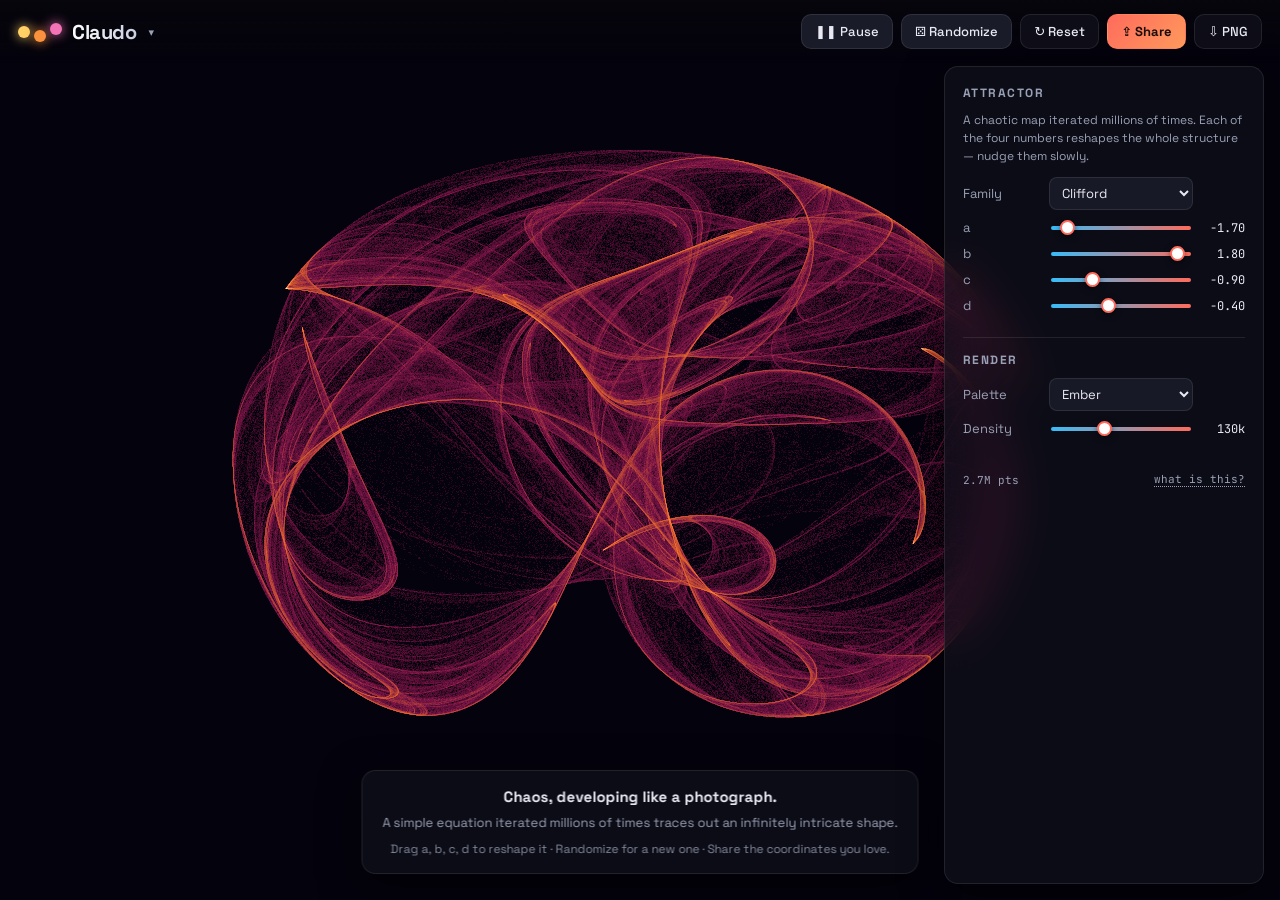
==== attractor.html @ 966b7cc3 "Add Attractors and Reaction pages with shared nav dropdown Turns the Claudo brand into a menu switch" ====
<!DOCTYPE html>
<html lang="en">
<head>
  <meta charset="UTF-8" />
  <meta name="viewport" content="width=device-width, initial-scale=1.0, maximum-scale=1.0, user-scalable=no" />
  <title>Claudo · Attractors — chaos plotted into strange beauty</title>
  <meta name="description" content="Strange attractors rendered like a long-exposure of pure math. Tune four numbers, watch chaos resolve into intricate structure, and share what you find." />
  <meta name="theme-color" content="#07070c" />
  <meta property="og:title" content="Claudo · Attractors" />
  <meta property="og:description" content="Chaos plotted into strange beauty — tune four numbers and watch the math develop like a photograph." />

  <link rel="preconnect" href="https://fonts.googleapis.com" />
  <link rel="preconnect" href="https://fonts.gstatic.com" crossorigin />
  <link href="https://fonts.googleapis.com/css2?family=Space+Grotesk:wght@400;500;700&family=JetBrains+Mono:wght@400;500&display=swap" rel="stylesheet" />
  <link rel="icon" href="data:image/svg+xml,<svg xmlns='http://www.w3.org/2000/svg' viewBox='0 0 32 32'><circle cx='11' cy='13' r='5' fill='%23ffd166'/><circle cx='21' cy='19' r='5' fill='%23fb923c'/><circle cx='19' cy='9' r='4' fill='%23f472b6'/></svg>" />
  <link rel="stylesheet" href="css/style.css" />
</head>
<body>
  <canvas id="stage"></canvas>

  <header id="topbar">
    <div id="logo" class="logo">
      <span class="dot d1" style="background:#ffd166;color:#ffd166"></span><span class="dot d2" style="background:#fb923c;color:#fb923c"></span><span class="dot d3" style="background:#f472b6;color:#f472b6"></span>
      <span class="word">Claudo</span>
    </div>
    <div class="actions">
      <button id="playBtn" class="btn">❚❚ Pause</button>
      <button id="randomBtn" class="btn" title="Roll new attractor parameters">⚄ Randomize</button>
      <button id="restartBtn" class="btn ghost" title="Re-develop the exposure">↻ Reset</button>
      <button id="shareBtn" class="btn primary" title="Copy a link to this attractor">⇪ Share</button>
      <button id="saveBtn" class="btn ghost" title="Save a PNG">⇩ PNG</button>
      <button id="panelToggle" class="btn ghost only-narrow" title="Toggle controls">⚙</button>
    </div>
  </header>

  <aside id="panel">
    <button class="panel-close only-narrow" onclick="document.body.classList.remove('panel-open')">✕</button>

    <section class="group">
      <h3>Attractor</h3>
      <p class="tip">A chaotic map iterated millions of times. Each of the four numbers reshapes the whole structure — nudge them slowly.</p>
      <label class="ctl"><span>Family</span><select id="familySelect" class="inline-select"></select><output></output></label>
      <label class="ctl"><span>a</span><input id="pA" type="range" min="-2" max="2" step="0.005" /><output id="pAV">0</output></label>
      <label class="ctl"><span>b</span><input id="pB" type="range" min="-2" max="2" step="0.005" /><output id="pBV">0</output></label>
      <label class="ctl"><span>c</span><input id="pC" type="range" min="-2" max="2" step="0.005" /><output id="pCV">0</output></label>
      <label class="ctl"><span>d</span><input id="pD" type="range" min="-2" max="2" step="0.005" /><output id="pDV">0</output></label>
    </section>

    <section class="group">
      <h3>Render</h3>
      <label class="ctl"><span>Palette</span><select id="paletteSelect" class="inline-select"></select><output></output></label>
      <label class="ctl"><span>Density</span><input id="rateRange" type="range" min="30000" max="300000" step="10000" value="130000" /><output id="rateVal">130k</output></label>
    </section>

    <footer class="panel-foot">
      <span id="samples">0 pts</span>
      <a href="https://en.wikipedia.org/wiki/Attractor#Strange_attractor" target="_blank" rel="noopener">what is this?</a>
    </footer>
  </aside>

  <div id="hint">
    <div class="hint-inner">
      <strong>Chaos, developing like a photograph.</strong>
      A simple equation iterated millions of times traces out an infinitely intricate shape.
      <span>Drag a, b, c, d to reshape it · Randomize for a new one · Share the coordinates you love.</span>
    </div>
  </div>
  <div id="toast"></div>

  <script type="module" src="js/attractor.js"></script>
</body>
</html>
---- css/style.css ----
:root {
  --bg: #07070c;
  --panel: rgba(16, 17, 27, 0.72);
  --panel-solid: #10111b;
  --line: rgba(255, 255, 255, 0.09);
  --text: #e8e9f2;
  --muted: #9aa0b5;
  --accent: #ff6b5c;      /* warm clay — a nod to the maker */
  --accent-2: #38bdf8;
  --radius: 14px;
  --shadow: 0 12px 40px rgba(0, 0, 0, 0.55);
}

* { box-sizing: border-box; }
html, body { margin: 0; height: 100%; overflow: hidden; }
body {
  background: var(--bg);
  color: var(--text);
  font-family: 'Space Grotesk', system-ui, sans-serif;
  -webkit-font-smoothing: antialiased;
  user-select: none;
  touch-action: none;
}
body.dragging { cursor: ns-resize; }

/* ---- canvas ---- */
#stage {
  position: fixed;
  inset: 0;
  width: 100vw;
  height: 100vh;
  display: block;
  cursor: crosshair;
}

/* ---- top bar ---- */
#topbar {
  position: fixed;
  top: 0; left: 0; right: 0;
  z-index: 20;
  display: flex;
  align-items: center;
  justify-content: space-between;
  gap: 16px;
  padding: 14px 18px;
  background: linear-gradient(180deg, rgba(7,7,12,0.78) 0%, rgba(7,7,12,0) 100%);
  pointer-events: none;
}
#topbar > * { pointer-events: auto; }

.logo {
  display: flex;
  align-items: center;
  gap: 10px;
  font-weight: 700;
  font-size: 20px;
  letter-spacing: -0.02em;
  position: relative;
}
.logo .word {
  background: linear-gradient(90deg, #fff, #c9cee0);
  -webkit-background-clip: text;
  background-clip: text;
  color: transparent;
}
.logo .dot {
  width: 12px; height: 12px; border-radius: 50%;
  position: relative;
  filter: drop-shadow(0 0 6px currentColor);
}
.logo .d1 { color: #ff5c7c; background: #ff5c7c; margin-right: -6px; }
.logo .d2 { color: #38bdf8; background: #38bdf8; margin-right: -6px; transform: translateY(4px); }
.logo .d3 { color: #4ade80; background: #4ade80; transform: translateY(-3px); }
@keyframes jitter {
  0%,100% { transform: translate(0,0); }
  25% { transform: translate(3px,-4px); }
  50% { transform: translate(-4px,3px); }
  75% { transform: translate(2px,4px); }
}
.logo.flash .dot { animation: jitter 0.5s ease; }

.actions { display: flex; align-items: center; gap: 8px; flex-wrap: wrap; justify-content: flex-end; }

.btn {
  font-family: inherit;
  font-size: 13px;
  font-weight: 500;
  color: var(--text);
  background: rgba(30, 32, 46, 0.85);
  border: 1px solid var(--line);
  padding: 8px 13px;
  border-radius: 10px;
  cursor: pointer;
  backdrop-filter: blur(10px);
  transition: transform 0.12s ease, background 0.15s ease, border-color 0.15s ease;
  white-space: nowrap;
}
.btn:hover { background: rgba(44, 46, 64, 0.95); transform: translateY(-1px); }
.btn:active { transform: translateY(0); }
.btn.ghost { background: rgba(20, 21, 32, 0.6); }
.btn.primary {
  background: linear-gradient(135deg, var(--accent), #ff9a5c);
  border-color: transparent;
  color: #1a0d0a;
  font-weight: 700;
}
.btn.primary:hover { filter: brightness(1.08); }
.btn.paused { color: var(--accent); border-color: rgba(255,107,92,0.5); }

select#presetSelect {
  font-family: inherit;
  font-size: 13px;
  color: var(--text);
  background: rgba(30, 32, 46, 0.85);
  border: 1px solid var(--line);
  padding: 8px 10px;
  border-radius: 10px;
  cursor: pointer;
  backdrop-filter: blur(10px);
}
select#presetSelect option { background: var(--panel-solid); }

.inline-select {
  font-family: inherit;
  font-size: 13px;
  color: var(--text);
  background: rgba(30, 32, 46, 0.7);
  border: 1px solid var(--line);
  padding: 6px 8px;
  border-radius: 8px;
  cursor: pointer;
  width: 100%;
}
.inline-select option { background: var(--panel-solid); }

/* ---- panel ---- */
#panel {
  position: fixed;
  top: 66px; right: 16px; bottom: 16px;
  z-index: 15;
  width: 320px;
  max-width: calc(100vw - 32px);
  padding: 4px 18px 14px;
  overflow-y: auto;
  background: var(--panel);
  border: 1px solid var(--line);
  border-radius: var(--radius);
  backdrop-filter: blur(20px) saturate(1.2);
  box-shadow: var(--shadow);
  transform: translateX(calc(100% + 24px));
  opacity: 0;
  transition: transform 0.32s cubic-bezier(0.4, 1.2, 0.5, 1), opacity 0.25s ease;
  scrollbar-width: thin;
  scrollbar-color: rgba(255,255,255,0.2) transparent;
}
body.panel-open #panel { transform: translateX(0); opacity: 1; }
#panel::-webkit-scrollbar { width: 8px; }
#panel::-webkit-scrollbar-thumb { background: rgba(255,255,255,0.15); border-radius: 8px; }

.group { padding: 14px 0; border-bottom: 1px solid var(--line); }
.group:last-of-type { border-bottom: none; }
.group h3 {
  margin: 0 0 10px;
  font-size: 12px;
  font-weight: 700;
  text-transform: uppercase;
  letter-spacing: 0.12em;
  color: var(--muted);
}
.tip { margin: 0 0 12px; font-size: 12px; line-height: 1.5; color: var(--muted); }
.tip b { color: var(--text); }

.ctl {
  display: grid;
  grid-template-columns: 76px 1fr 42px;
  align-items: center;
  gap: 10px;
  margin: 9px 0;
  font-size: 13px;
}
.ctl span { color: var(--muted); }
.ctl output {
  font-family: 'JetBrains Mono', monospace;
  font-size: 12px;
  text-align: right;
  color: var(--text);
}

input[type="range"] {
  -webkit-appearance: none;
  appearance: none;
  height: 4px;
  border-radius: 3px;
  background: linear-gradient(90deg, var(--accent-2), var(--accent));
  outline: none;
  cursor: pointer;
}
input[type="range"]::-webkit-slider-thumb {
  -webkit-appearance: none;
  width: 15px; height: 15px;
  border-radius: 50%;
  background: #fff;
  border: 2px solid var(--accent);
  box-shadow: 0 2px 6px rgba(0,0,0,0.5);
  cursor: grab;
}
input[type="range"]::-moz-range-thumb {
  width: 15px; height: 15px;
  border-radius: 50%;
  background: #fff;
  border: 2px solid var(--accent);
  cursor: grab;
}

/* ---- matrix editor ---- */
.matrix {
  display: grid;
  grid-template-columns: 22px repeat(var(--k), 1fr);
  gap: 4px;
}
.mhead { border-radius: 5px; }
.mhead.swatch {
  aspect-ratio: 1;
  box-shadow: 0 0 8px currentColor;
  min-height: 16px;
}
.mhead.corner {
  color: var(--muted);
  font-size: 13px;
  display: flex;
  align-items: center;
  justify-content: center;
}
.cell {
  aspect-ratio: 1;
  border-radius: 5px;
  cursor: ns-resize;
  border: 1px solid rgba(255,255,255,0.06);
  transition: box-shadow 0.1s ease;
}
.cell:hover { box-shadow: 0 0 0 2px rgba(255,255,255,0.35); }

.panel-foot {
  display: flex;
  justify-content: space-between;
  align-items: center;
  padding-top: 12px;
  font-family: 'JetBrains Mono', monospace;
  font-size: 11px;
  color: var(--muted);
}
.panel-foot a { color: var(--muted); text-decoration: none; border-bottom: 1px dotted var(--muted); }
.panel-foot a:hover { color: var(--text); }

.panel-close {
  position: absolute;
  top: 10px; right: 10px;
  background: none;
  border: none;
  color: var(--muted);
  font-size: 16px;
  cursor: pointer;
}

/* ---- first-run hint ---- */
#hint {
  position: fixed;
  left: 50%; bottom: 26px;
  transform: translateX(-50%);
  z-index: 12;
  max-width: min(560px, calc(100vw - 32px));
  transition: opacity 0.6s ease, transform 0.6s ease;
}
#hint.gone { opacity: 0; transform: translate(-50%, 20px); pointer-events: none; }
.hint-inner {
  padding: 14px 20px;
  background: var(--panel);
  border: 1px solid var(--line);
  border-radius: var(--radius);
  backdrop-filter: blur(20px);
  box-shadow: var(--shadow);
  text-align: center;
  font-size: 13px;
  line-height: 1.6;
  color: var(--muted);
}
.hint-inner strong { display: block; color: var(--text); font-size: 15px; margin-bottom: 4px; }
.hint-inner span { display: block; margin-top: 6px; font-size: 12px; opacity: 0.85; }

/* ---- toast ---- */
#toast {
  position: fixed;
  left: 50%; top: 74px;
  transform: translate(-50%, -12px);
  z-index: 30;
  padding: 10px 18px;
  background: var(--accent);
  color: #1a0d0a;
  font-weight: 600;
  font-size: 13px;
  border-radius: 10px;
  box-shadow: var(--shadow);
  opacity: 0;
  pointer-events: none;
  transition: opacity 0.2s ease, transform 0.2s ease;
}
#toast.show { opacity: 1; transform: translate(-50%, 0); }

/* ---- nav dropdown (brand becomes the menu) ---- */
.nav-trigger { cursor: pointer; user-select: none; }
.nav-caret {
  font-size: 11px;
  color: var(--muted);
  margin-left: 2px;
  transition: transform 0.2s ease, color 0.2s ease;
}
.nav-trigger:hover .nav-caret { color: var(--text); }
.nav-trigger.open .nav-caret { transform: rotate(180deg); color: var(--text); }

.nav-menu {
  position: fixed;
  z-index: 40;
  min-width: 262px;
  padding: 6px;
  background: var(--panel);
  border: 1px solid var(--line);
  border-radius: var(--radius);
  backdrop-filter: blur(20px) saturate(1.2);
  box-shadow: var(--shadow);
  opacity: 0;
  transform: translateY(-8px) scale(0.98);
  transform-origin: top left;
  pointer-events: none;
  transition: opacity 0.16s ease, transform 0.16s cubic-bezier(0.4, 1.3, 0.5, 1);
}
.nav-menu.show { opacity: 1; transform: translateY(0) scale(1); pointer-events: auto; }
.nav-menu-head {
  font-size: 10px;
  font-weight: 700;
  letter-spacing: 0.16em;
  text-transform: uppercase;
  color: var(--muted);
  padding: 8px 10px 6px;
}
.nav-item {
  display: flex;
  align-items: center;
  gap: 12px;
  padding: 10px;
  border-radius: 10px;
  text-decoration: none;
  color: var(--text);
  transition: background 0.14s ease;
}
.nav-item:hover { background: rgba(255, 255, 255, 0.06); }
.nav-item.current { background: rgba(255, 255, 255, 0.04); }
.nav-dots { display: inline-flex; }
.nav-dots i {
  width: 11px; height: 11px; border-radius: 50%;
  margin-right: -4px;
  filter: drop-shadow(0 0 5px currentColor);
}
.nav-dots i:nth-child(2) { transform: translateY(4px); }
.nav-dots i:nth-child(3) { transform: translateY(-3px); margin-right: 4px; }
.nav-text { display: flex; flex-direction: column; line-height: 1.3; flex: 1; }
.nav-text b { font-size: 14px; font-weight: 600; }
.nav-text small { font-size: 11px; color: var(--muted); }
.nav-here { color: var(--accent); font-size: 9px; }

.only-narrow { display: none; }

/* ---- responsive ---- */
@media (max-width: 820px) {
  #topbar { padding: 10px 12px; gap: 8px; }
  .logo { font-size: 17px; }
  .actions .btn span, .actions { gap: 6px; }
  #restartBtn, #cursorBtn, #saveBtn { display: none; }
  .only-narrow { display: inline-flex; }
  #panel {
    top: auto; bottom: 0; left: 0; right: 0;
    width: 100%; max-width: 100%;
    max-height: 72vh;
    border-radius: var(--radius) var(--radius) 0 0;
    transform: translateY(100%);
  }
  body.panel-open #panel { transform: translateY(0); }
  #hint { bottom: 16px; }
}
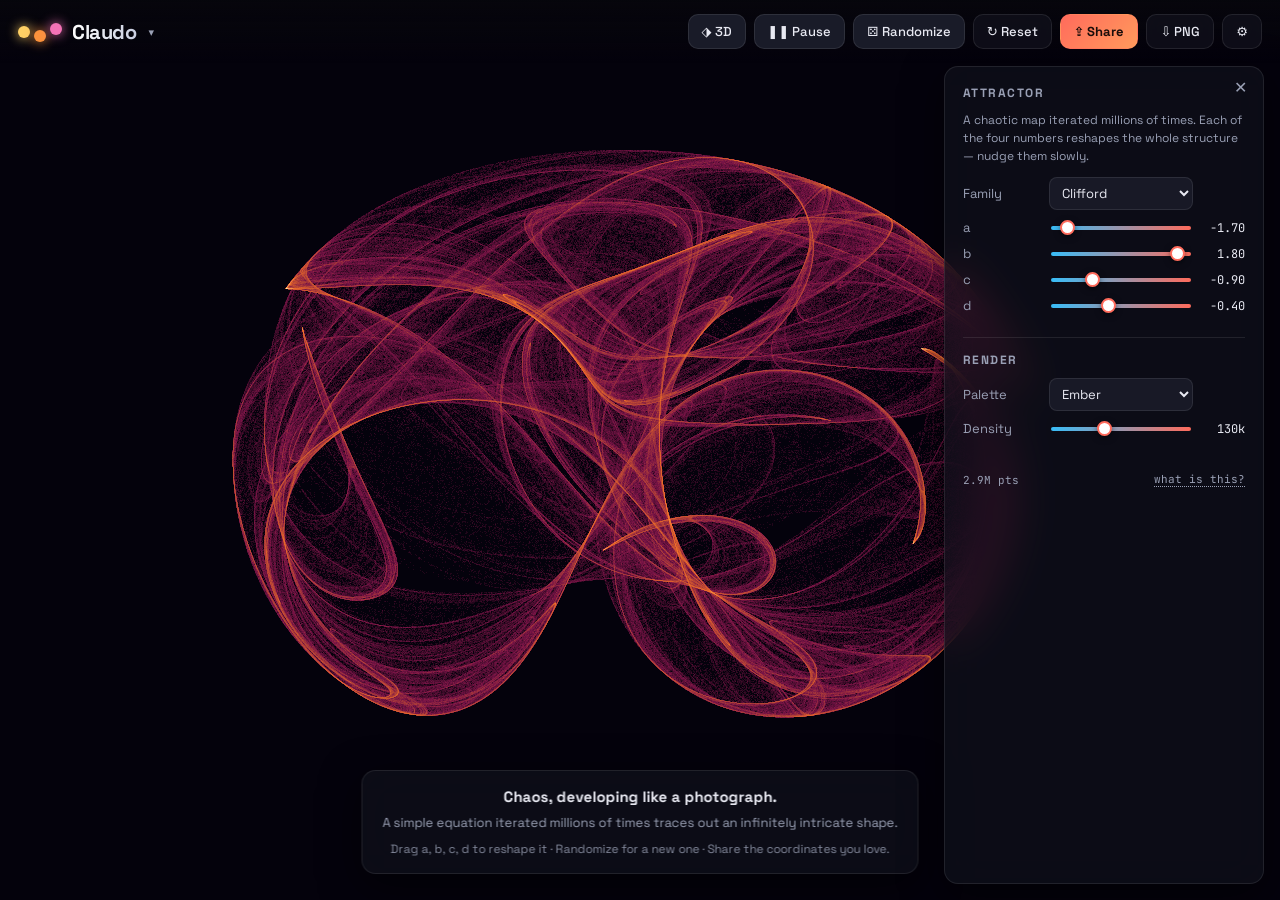
==== commit 1444ffaa: "Add zoom + 3D mode to Attractors (wave 1) Shared 3D infrastructure and the first page conversion: - " ====
--- a/attractor.html
+++ b/attractor.html
@@ -24,6 +24,7 @@
       <span class="word">Claudo</span>
     </div>
     <div class="actions">
+      <button id="mode3dBtn" class="btn" title="Switch between 2D and 3D">⬗ 3D</button>
       <button id="playBtn" class="btn">❚❚ Pause</button>
       <button id="randomBtn" class="btn" title="Roll new attractor parameters">⚄ Randomize</button>
       <button id="restartBtn" class="btn ghost" title="Re-develop the exposure">↻ Reset</button>
@@ -40,10 +41,13 @@
       <h3>Attractor</h3>
       <p class="tip">A chaotic map iterated millions of times. Each of the four numbers reshapes the whole structure — nudge them slowly.</p>
       <label class="ctl"><span>Family</span><select id="familySelect" class="inline-select"></select><output></output></label>
-      <label class="ctl"><span>a</span><input id="pA" type="range" min="-2" max="2" step="0.005" /><output id="pAV">0</output></label>
-      <label class="ctl"><span>b</span><input id="pB" type="range" min="-2" max="2" step="0.005" /><output id="pBV">0</output></label>
-      <label class="ctl"><span>c</span><input id="pC" type="range" min="-2" max="2" step="0.005" /><output id="pCV">0</output></label>
-      <label class="ctl"><span>d</span><input id="pD" type="range" min="-2" max="2" step="0.005" /><output id="pDV">0</output></label>
+      <div id="params2d">
+        <label class="ctl"><span>a</span><input id="pA" type="range" min="-2" max="2" step="0.005" /><output id="pAV">0</output></label>
+        <label class="ctl"><span>b</span><input id="pB" type="range" min="-2" max="2" step="0.005" /><output id="pBV">0</output></label>
+        <label class="ctl"><span>c</span><input id="pC" type="range" min="-2" max="2" step="0.005" /><output id="pCV">0</output></label>
+        <label class="ctl"><span>d</span><input id="pD" type="range" min="-2" max="2" step="0.005" /><output id="pDV">0</output></label>
+      </div>
+      <p class="tip mode3d-only" style="display:none">Drag to orbit · scroll or pinch to zoom · pick a system above.</p>
     </section>
 
     <section class="group">
--- a/css/style.css
+++ b/css/style.css
@@ -367,7 +367,164 @@
 .nav-text small { font-size: 11px; color: var(--muted); }
 .nav-here { color: var(--accent); font-size: 9px; }
 
-.only-narrow { display: none; }
+/* ---- centered pages (Pulse) ---- */
+.bg-gradient {
+  position: fixed; inset: 0; z-index: -1;
+  background:
+    radial-gradient(1200px 700px at 20% -10%, rgba(244, 114, 182, 0.10), transparent 60%),
+    radial-gradient(1000px 700px at 100% 110%, rgba(56, 189, 248, 0.10), transparent 60%),
+    var(--bg);
+}
+.page-centered { overflow: auto; }
+.stage-center {
+  min-height: 100vh;
+  display: flex;
+  align-items: center;
+  justify-content: center;
+  padding: 92px 20px 40px;
+}
+.seq-wrap {
+  padding: 16px;
+  background: var(--panel);
+  border: 1px solid var(--line);
+  border-radius: var(--radius);
+  backdrop-filter: blur(20px);
+  box-shadow: var(--shadow);
+  max-width: 100%;
+  overflow-x: auto;
+}
+.seq { display: flex; flex-direction: column; gap: 5px; }
+.seq-row { display: grid; grid-template-columns: 52px repeat(16, 1fr); gap: 5px; align-items: center; }
+.seq-label {
+  font-size: 11px; font-family: 'JetBrains Mono', monospace; color: var(--muted);
+  text-align: right; padding-right: 6px; white-space: nowrap;
+}
+.mel-label { color: #6f7690; }
+.seq-divider { height: 1px; background: var(--line); margin: 5px 0; }
+
+.cell {
+  width: clamp(20px, 4.2vw, 34px); height: 26px;
+  border-radius: 6px;
+  background: rgba(255, 255, 255, 0.05);
+  border: 1px solid rgba(255, 255, 255, 0.05);
+  cursor: pointer;
+  transition: background 0.08s ease, transform 0.06s ease, box-shadow 0.1s ease;
+}
+.cell.beat { background: rgba(255, 255, 255, 0.09); }
+.cell:hover { background: rgba(255, 255, 255, 0.16); }
+.cell.mel { height: 20px; }
+.cell.mel.active {
+  background: linear-gradient(180deg, #7dd3fc, #38bdf8);
+  border-color: transparent;
+  box-shadow: 0 0 12px rgba(56, 189, 248, 0.7);
+}
+.cell.drum.active {
+  background: var(--c);
+  border-color: transparent;
+  box-shadow: 0 0 12px var(--c);
+}
+.cell.playhead { box-shadow: inset 0 0 0 2px rgba(255, 255, 255, 0.55); }
+.cell.active.playhead { transform: scale(1.12); }
+
+/* ---- Pivot game HUD + overlays ---- */
+.hud {
+  position: fixed; top: 76px; left: 0; right: 0; z-index: 10;
+  display: none; flex-direction: column; align-items: center; pointer-events: none;
+}
+body.playing .hud { display: flex; }
+.score-line { display: flex; align-items: baseline; gap: 10px; }
+.score-line #scoreVal {
+  font-size: 64px; font-weight: 700; letter-spacing: -0.03em;
+  color: #fff; text-shadow: 0 0 24px rgba(120, 200, 255, 0.5);
+  font-variant-numeric: tabular-nums;
+}
+.score-line .combo { font-size: 24px; font-weight: 700; color: #4ade80; text-shadow: 0 0 14px rgba(74, 222, 128, 0.6); }
+.best-line { font-family: 'JetBrains Mono', monospace; font-size: 12px; color: var(--muted); margin-top: 2px; }
+.best-line b { color: var(--text); }
+
+.overlay {
+  position: fixed; inset: 0; z-index: 25;
+  display: flex; align-items: center; justify-content: center;
+  background: rgba(7, 7, 12, 0.55); backdrop-filter: blur(6px);
+  transition: opacity 0.3s ease;
+}
+.overlay.hide { display: none; }
+.card {
+  text-align: center; padding: 40px 44px; max-width: 440px;
+  background: var(--panel); border: 1px solid var(--line);
+  border-radius: 22px; box-shadow: var(--shadow); backdrop-filter: blur(20px);
+}
+.card h1 { margin: 6px 0 14px; font-size: 52px; letter-spacing: -0.03em; background: linear-gradient(120deg, #4ade80, #38bdf8, #a78bfa); -webkit-background-clip: text; background-clip: text; color: transparent; }
+.card h2 { margin: 0 0 4px; font-size: 34px; color: var(--text); }
+.card p { color: var(--muted); font-size: 15px; line-height: 1.6; margin: 0 0 26px; }
+.card p b { color: var(--text); }
+.game-logo { display: flex; justify-content: center; gap: 6px; margin-bottom: 4px; }
+.game-logo span { width: 16px; height: 16px; border-radius: 50%; }
+.game-logo span:nth-child(1) { background: #4ade80; box-shadow: 0 0 14px #4ade80; }
+.game-logo span:nth-child(2) { background: #ff5c7c; box-shadow: 0 0 14px #ff5c7c; transform: translateY(6px); }
+.game-logo span:nth-child(3) { background: #a78bfa; box-shadow: 0 0 14px #a78bfa; transform: translateY(-4px); }
+.btn.big { font-size: 17px; padding: 13px 30px; border-radius: 12px; }
+.mini, .card .final-lbl { font-family: 'JetBrains Mono', monospace; font-size: 12px; color: var(--muted); }
+.mini { margin-top: 16px; }
+.mini b, .best-line b { color: var(--text); }
+.final { display: flex; align-items: baseline; justify-content: center; gap: 10px; margin: 12px 0 2px; }
+.final .final-num { font-size: 60px; font-weight: 700; color: #fff; font-variant-numeric: tabular-nums; }
+.final.small .final-num { font-size: 26px; color: var(--muted); }
+.final.small { margin-top: 0; margin-bottom: 20px; }
+.badge { display: inline-block; margin-bottom: 12px; padding: 5px 14px; border-radius: 999px; background: linear-gradient(135deg, var(--accent), #ff9a5c); color: #1a0d0a; font-weight: 700; font-size: 13px; }
+.badge.hide { display: none; }
+.over-actions { display: flex; gap: 10px; justify-content: center; margin-top: 22px; }
+
+/* ---- instrument readouts (Fusion) ---- */
+.readouts { display: flex; flex-direction: column; gap: 8px; margin-bottom: 14px; }
+.readout { display: flex; flex-direction: column; }
+.readout .rv { font-family: 'JetBrains Mono', monospace; font-size: 20px; font-weight: 500; color: var(--text); }
+.readout.big .rv { font-size: 40px; color: #fff; line-height: 1.05; }
+.readout .rl { font-size: 11px; color: var(--muted); margin-top: 1px; }
+.readout.big .rl { font-size: 12px; }
+
+.meter { margin: 10px 0; }
+.meter-head { display: flex; justify-content: space-between; font-size: 11px; color: var(--muted); margin-bottom: 5px; }
+.meter-head b { font-family: 'JetBrains Mono', monospace; color: var(--text); font-weight: 500; }
+.bar { position: relative; height: 8px; border-radius: 6px; background: rgba(255, 255, 255, 0.08); overflow: hidden; }
+.bar i { position: absolute; left: 0; top: 0; bottom: 0; width: 0%; border-radius: 6px; transition: width 0.12s linear, background 0.3s ease; }
+.bar u { position: absolute; top: -2px; bottom: -2px; width: 2px; background: rgba(255, 255, 255, 0.5); }
+
+.status {
+  margin-top: 14px; padding: 9px 12px; border-radius: 10px;
+  font-size: 13px; font-weight: 500; text-align: center;
+  background: rgba(255, 255, 255, 0.05); color: var(--muted);
+  border: 1px solid var(--line);
+}
+.status.ok { color: #7dd3fc; border-color: rgba(56, 189, 248, 0.3); }
+.status.good { color: #86efac; border-color: rgba(74, 222, 128, 0.4); background: rgba(74, 222, 128, 0.08); }
+.status.warn { color: #fca5a5; border-color: rgba(255, 92, 124, 0.4); background: rgba(255, 92, 124, 0.08); }
+.mini-units { font-size: 10.5px; opacity: 0.7; margin-top: 10px; margin-bottom: 0; }
+
+.ctl.checkbox { grid-template-columns: 1fr auto 42px; }
+.ctl.checkbox input[type="checkbox"] { width: 34px; height: 18px; accent-color: var(--accent); justify-self: start; cursor: pointer; }
+
+/* ---- 3D mode (Three.js) ---- */
+.three-canvas {
+  position: fixed; inset: 0; z-index: 1;
+  width: 100vw; height: 100vh; display: none;
+  cursor: grab; touch-action: none;
+}
+.three-canvas:active { cursor: grabbing; }
+body.mode-3d #stage { display: none; }
+body.mode-3d #params2d { display: none; }
+body.mode-3d .mode3d-only { display: block !important; }
+.btn.active { background: linear-gradient(135deg, var(--accent-2), #818cf8); border-color: transparent; color: #04121a; font-weight: 700; }
+
+/* ---- mode toggle (Ripple) ---- */
+.mode-row { display: grid; grid-template-columns: 1fr 1fr; gap: 6px; }
+.mode-btn {
+  font-family: inherit; font-size: 13px; color: var(--muted);
+  background: rgba(255, 255, 255, 0.05); border: 1px solid var(--line);
+  padding: 9px 8px; border-radius: 9px; cursor: pointer; transition: all 0.14s ease;
+}
+.mode-btn:hover { color: var(--text); background: rgba(255, 255, 255, 0.09); }
+.mode-btn.active { color: #041016; background: linear-gradient(135deg, #38bdf8, #2dd4bf); border-color: transparent; font-weight: 600; }
 
 /* ---- responsive ---- */
 @media (max-width: 820px) {
